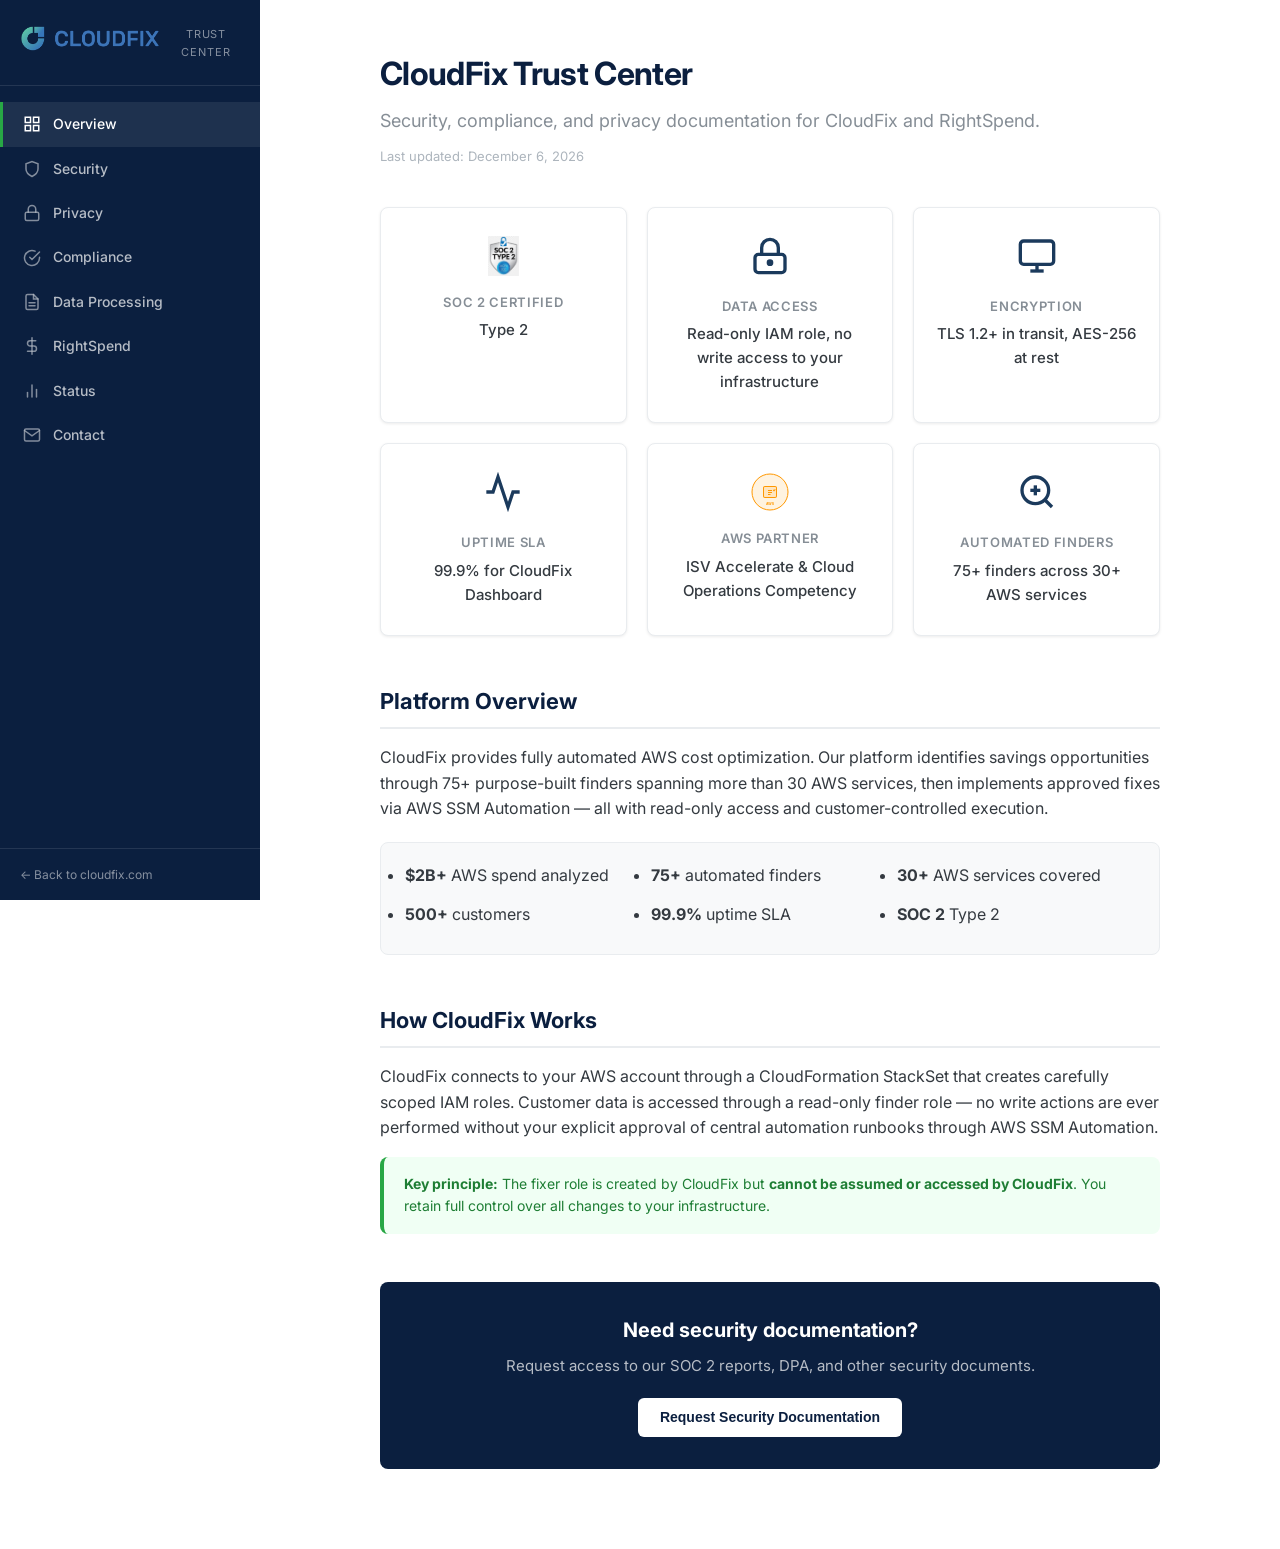
==== index.html @ 11869c0c "Use real SOC 2 certified logo" ====
<!DOCTYPE html>
<html lang="en">
<head>
  <meta charset="UTF-8">
  <meta name="viewport" content="width=device-width, initial-scale=1.0">
  <title>Trust Center — CloudFix</title>
  <meta name="description" content="Security, compliance, and privacy documentation for CloudFix and RightSpend.">
  <link rel="icon" type="image/png" href="assets/cloudfix-logo.png">
  <link rel="preconnect" href="https://fonts.googleapis.com">
  <link rel="preconnect" href="https://fonts.gstatic.com" crossorigin>
  <link href="https://fonts.googleapis.com/css2?family=Inter:wght@400;500;600;700&display=swap" rel="stylesheet">
  <link rel="stylesheet" href="css/style.css">
</head>
<body>

<!-- Mobile Header -->
<div class="mobile-header">
  <div class="brand-row">
    <img src="assets/cloudfix-logo.png" alt="CloudFix" class="logo-img">
    
  </div>
  <button class="hamburger" id="hamburger" aria-label="Open menu">
    <svg viewBox="0 0 24 24" fill="none" stroke="currentColor" stroke-width="2" stroke-linecap="round"><line x1="3" y1="6" x2="21" y2="6"/><line x1="3" y1="12" x2="21" y2="12"/><line x1="3" y1="18" x2="21" y2="18"/></svg>
  </button>
</div>
<div class="sidebar-overlay" id="sidebar-overlay"></div>

<div class="layout">
  <!-- Sidebar -->
  <nav class="sidebar" id="sidebar">
    <div class="sidebar-brand">
      <img src="assets/cloudfix-logo.png" alt="CloudFix" class="logo-img">
      <div class="brand-sub">Trust Center</div>
    </div>
    <div class="sidebar-nav">
      <a href="index.html" class="active">
        <svg class="nav-icon" viewBox="0 0 24 24" fill="none" stroke="currentColor" stroke-width="2" stroke-linecap="round"><rect x="3" y="3" width="7" height="7"/><rect x="14" y="3" width="7" height="7"/><rect x="3" y="14" width="7" height="7"/><rect x="14" y="14" width="7" height="7"/></svg>
        Overview
      </a>
      <a href="security.html">
        <svg class="nav-icon" viewBox="0 0 24 24" fill="none" stroke="currentColor" stroke-width="2" stroke-linecap="round"><path d="M12 22s8-4 8-10V5l-8-3-8 3v7c0 6 8 10 8 10z"/></svg>
        Security
      </a>
      <a href="privacy.html">
        <svg class="nav-icon" viewBox="0 0 24 24" fill="none" stroke="currentColor" stroke-width="2" stroke-linecap="round"><rect x="3" y="11" width="18" height="11" rx="2" ry="2"/><path d="M7 11V7a5 5 0 0110 0v4"/></svg>
        Privacy
      </a>
      <a href="compliance.html">
        <svg class="nav-icon" viewBox="0 0 24 24" fill="none" stroke="currentColor" stroke-width="2" stroke-linecap="round"><path d="M22 11.08V12a10 10 0 11-5.93-9.14"/><polyline points="22 4 12 14.01 9 11.01"/></svg>
        Compliance
      </a>
      <a href="data-processing.html">
        <svg class="nav-icon" viewBox="0 0 24 24" fill="none" stroke="currentColor" stroke-width="2" stroke-linecap="round"><path d="M14 2H6a2 2 0 00-2 2v16a2 2 0 002 2h12a2 2 0 002-2V8z"/><polyline points="14 2 14 8 20 8"/><line x1="16" y1="13" x2="8" y2="13"/><line x1="16" y1="17" x2="8" y2="17"/></svg>
        Data Processing
      </a>
            <a href="rightspend.html">
        <svg class="nav-icon" viewBox="0 0 24 24" fill="none" stroke="currentColor" stroke-width="2" stroke-linecap="round"><line x1="12" y1="1" x2="12" y2="23"/><path d="M17 5H9.5a3.5 3.5 0 000 7h5a3.5 3.5 0 010 7H6"/></svg>
        RightSpend
      </a>
    <a href="status.html">
        <svg class="nav-icon" viewBox="0 0 24 24" fill="none" stroke="currentColor" stroke-width="2" stroke-linecap="round"><line x1="18" y1="20" x2="18" y2="10"/><line x1="12" y1="20" x2="12" y2="4"/><line x1="6" y1="20" x2="6" y2="14"/></svg>
        Status
      </a>
      <a href="contact.html">
        <svg class="nav-icon" viewBox="0 0 24 24" fill="none" stroke="currentColor" stroke-width="2" stroke-linecap="round"><path d="M4 4h16c1.1 0 2 .9 2 2v12c0 1.1-.9 2-2 2H4c-1.1 0-2-.9-2-2V6c0-1.1.9-2 2-2z"/><polyline points="22,6 12,13 2,6"/></svg>
        Contact
      </a>
    </div>
    <div class="sidebar-footer">
      <a href="https://cloudfix.com" target="_blank" rel="noopener">← Back to cloudfix.com</a>
    </div>
  </nav>

  <!-- Main Content -->
  <main class="main-content">
    <div class="page-wrapper">

      <!-- Page Header -->
      <div class="page-header">
        <h1>CloudFix Trust Center</h1>
        <p class="subtitle">Security, compliance, and privacy documentation for CloudFix and RightSpend.</p>
        <p class="last-updated" data-last-updated></p>
      </div>

      <!-- Quick Stats -->
      <div class="section">
        <div class="card-grid card-grid-3">
          <div class="card stat-card">
            <img src="assets/soc2-certified.jpg" alt="SOC 2 Certified" style="height:40px; margin-bottom:8px;">
            <div class="stat-label">SOC 2 Certified</div>
            <div class="stat-value">Type 2</div>
          </div>
          <div class="card stat-card">
            <svg class="stat-icon" viewBox="0 0 24 24" fill="none" stroke="#1B3A5C" stroke-width="2"><rect x="3" y="11" width="18" height="11" rx="2"/><path d="M7 11V7a5 5 0 0110 0v4"/><circle cx="12" cy="16" r="1"/></svg>
            <div class="stat-label">Data Access</div>
            <div class="stat-value">Read-only IAM role, no write access to your infrastructure</div>
          </div>
          <div class="card stat-card">
            <svg class="stat-icon" viewBox="0 0 24 24" fill="none" stroke="#1B3A5C" stroke-width="2"><rect x="2" y="3" width="20" height="14" rx="2"/><line x1="8" y1="21" x2="16" y2="21"/><line x1="12" y1="17" x2="12" y2="21"/></svg>
            <div class="stat-label">Encryption</div>
            <div class="stat-value">TLS 1.2+ in transit, AES-256 at rest</div>
          </div>
          <div class="card stat-card">
            <svg class="stat-icon" viewBox="0 0 24 24" fill="none" stroke="#1B3A5C" stroke-width="2"><polyline points="22 12 18 12 15 21 9 3 6 12 2 12"/></svg>
            <div class="stat-label">Uptime SLA</div>
            <div class="stat-value">99.9% for CloudFix Dashboard</div>
          </div>
          <div class="card stat-card">
            <img src="assets/aws-partner-badge.svg" alt="AWS Partner" style="height:40px; margin-bottom:8px;">
            <div class="stat-label">AWS Partner</div>
            <div class="stat-value">ISV Accelerate &amp; Cloud Operations Competency</div>
          </div>
          <div class="card stat-card">
            <svg class="stat-icon" viewBox="0 0 24 24" fill="none" stroke="#1B3A5C" stroke-width="2"><circle cx="11" cy="11" r="8"/><line x1="21" y1="21" x2="16.65" y2="16.65"/><line x1="11" y1="8" x2="11" y2="14"/><line x1="8" y1="11" x2="14" y2="11"/></svg>
            <div class="stat-label">Automated Finders</div>
            <div class="stat-value">75+ finders across 30+ AWS services</div>
          </div>
        </div>
      </div>

      <!-- Key Platform Stats -->
      <div class="section">
        <h2>Platform Overview</h2>
        <p>CloudFix provides fully automated AWS cost optimization. Our platform identifies savings opportunities through 75+ purpose-built finders spanning more than 30 AWS services, then implements approved fixes via AWS SSM Automation — all with read-only access and customer-controlled execution.</p>
        <div class="highlight-box" style="margin-top:20px;">
          <ul style="margin:0; display:grid; grid-template-columns:repeat(auto-fill, minmax(200px,1fr)); gap:8px;">
            <li><strong>$2B+</strong> AWS spend analyzed</li>
            <li><strong>75+</strong> automated finders</li>
            <li><strong>30+</strong> AWS services covered</li>
            <li><strong>500+</strong> customers</li>
            <li><strong>99.9%</strong> uptime SLA</li>
            <li><strong>SOC 2</strong> Type 2</li>
          </ul>
        </div>
      </div>

      <!-- How It Works -->
      <div class="section">
        <h2>How CloudFix Works</h2>
        <p>CloudFix connects to your AWS account through a CloudFormation StackSet that creates carefully scoped IAM roles. Customer data is accessed through a read-only finder role — no write actions are ever performed without your explicit approval of central automation runbooks through AWS SSM Automation.</p>

        <div class="callout callout-success" style="margin-top:16px;">
          <strong>Key principle:</strong> The fixer role is created by CloudFix but <strong>cannot be assumed or accessed by CloudFix</strong>. You retain full control over all changes to your infrastructure.
        </div>
      </div>

      <!-- CTA -->
      <div class="cta-banner">
        <h3>Need security documentation?</h3>
        <p>Request access to our SOC 2 reports, DPA, and other security documents.</p>
        <button class="btn" data-open-modal>Request Security Documentation</button>
      </div>

    </div>
  </main>
</div>

<!-- Request Access Modal -->
<div class="modal-overlay" id="request-modal">
  <div class="modal">
    <div class="modal-header">
      <h3>Request Security Documentation</h3>
      <button class="modal-close" id="modal-close">&times;</button>
    </div>
    <div class="modal-body">
      <form id="request-access-form">
        <div class="form-group">
          <label for="req-name">Full Name *</label>
          <input type="text" id="req-name" name="name" required>
        </div>
        <div class="form-group">
          <label for="req-company">Company *</label>
          <input type="text" id="req-company" name="company" required>
        </div>
        <div class="form-group">
          <label for="req-email">Work Email *</label>
          <input type="email" id="req-email" name="email" required>
        </div>
        <div class="form-group">
          <label for="req-need">What do you need?</label>
          <select id="req-need" name="document_type">
            <option value="">Select...</option>

            <option value="soc2-type2">SOC 2 Type 2 Report</option>
            <option value="dpa">Data Processing Addendum (DPA)</option>
            <option value="tos">Terms of Service</option>
            <option value="privacy">Privacy Policy</option>
            <option value="rightspend">RightSpend Information</option>
            <option value="penetration-test">Penetration Test Summary</option>
            <option value="other">Other</option>
          </select>
        </div>
        <div class="form-group">
          <label for="req-message">Additional details</label>
          <textarea id="req-message" name="message" rows="3"></textarea>
        </div>
                <div class="form-group" style="display:none;opacity:0;height:0;overflow:hidden;" aria-hidden="true">
          <label for="req-website">Website</label>
          <input type="text" id="req-website" name="website" tabindex="-1" autocomplete="off">
        </div>
        <button type="submit" class="btn btn-primary" style="width:100%;justify-content:center;" id="req-submit-btn">Submit Request</button>
          <p id="req-form-status" style="margin-top:8px;text-align:center;display:none;"></p>
      </form>
    
          <script>
          (function(){
            var form = document.getElementById("request-access-form");
            if(!form) return;
            form.addEventListener("submit", function(e){
              e.preventDefault();
              var btn = document.getElementById("req-submit-btn");
              var st = document.getElementById("req-form-status");
              btn.disabled = true; btn.textContent = "Submitting...";
              fetch("https://automate.billgleeson.com/webhook/trust-center-contact", {
                method: "POST",
                headers: {"Content-Type": "application/json"},
                var hp = document.getElementById("req-website"); if(hp && hp.value){btn.disabled=false;btn.textContent="Submit Request";return;}
              body: JSON.stringify({
                  _t: Math.floor(Date.now()/1000),
                  name: document.getElementById("req-name").value,
                  email: document.getElementById("req-email").value,
                  company: document.getElementById("req-company").value,
                  subject: "Doc Request: " + (document.getElementById("req-need").value || "General"),
                  message: document.getElementById("req-message").value || "(No additional details)"
                })
              }).then(function(r){
                if(r.ok){
                  st.style.display="block"; st.style.color="#059669";
                  st.textContent="✓ Request submitted. We will respond within 2 business days.";
                  form.reset();
                } else { throw new Error("err"); }
              }).catch(function(){
                st.style.display="block"; st.style.color="#dc2626";
                st.textContent="Failed to submit. Please try the contact page.";
              });
              btn.disabled = false; btn.textContent = "Submit Request";
            });
          })();
          </script>
  </div>
  </div>
</div>

<script src="js/main.js"></script>
</body>
</html>
---- css/style.css ----
/* ============================================
   CloudFix Trust Center — Style Sheet
   ============================================ */

/* --- Reset & Base --- */
*, *::before, *::after {
  box-sizing: border-box;
  margin: 0;
  padding: 0;
}

:root {
  /* CloudFix Brand */
  --cf-navy: #0B1F3F;
  --cf-blue: #1B3A5C;
  --cf-blue-light: #2A5F8F;
  --cf-green: #28A745;
  --cf-green-dark: #1E7E34;
  --cf-teal: #17A2B8;
  --cf-white: #FFFFFF;
  --cf-gray-50: #F8F9FA;
  --cf-gray-100: #F1F3F5;
  --cf-gray-200: #E9ECEF;
  --cf-gray-300: #DEE2E6;
  --cf-gray-400: #CED4DA;
  --cf-gray-500: #ADB5BD;
  --cf-gray-600: #868E96;
  --cf-gray-700: #495057;
  --cf-gray-800: #343A40;
  --cf-gray-900: #212529;
  --cf-text: #1A1A2E;

  /* Status */
  --status-green: #28A745;
  --status-amber: #FFC107;
  --status-red: #DC3545;

  /* Layout */
  --sidebar-width: 260px;
  --header-height: 64px;
  --content-max: 860px;

  /* Shadows */
  --shadow-sm: 0 1px 3px rgba(0,0,0,0.08);
  --shadow-md: 0 2px 8px rgba(0,0,0,0.10);
  --shadow-lg: 0 4px 16px rgba(0,0,0,0.12);

  /* Transitions */
  --transition: 0.2s ease;

  /* Border radius */
  --radius-sm: 6px;
  --radius-md: 8px;
  --radius-lg: 12px;
}

html {
  font-size: 16px;
  scroll-behavior: smooth;
}

body {
  font-family: 'Inter', -apple-system, BlinkMacSystemFont, 'Segoe UI', Roboto, 'Helvetica Neue', Arial, sans-serif;
  color: var(--cf-text);
  background: var(--cf-white);
  line-height: 1.6;
  -webkit-font-smoothing: antialiased;
  -moz-osx-font-smoothing: grayscale;
}

a {
  color: var(--cf-blue-light);
  text-decoration: none;
  transition: color var(--transition);
}

a:hover {
  color: var(--cf-teal);
}

img, svg {
  max-width: 100%;
  height: auto;
}

/* --- Layout --- */
.layout {
  display: flex;
  min-height: 100vh;
}

/* --- Sidebar --- */
.sidebar {
  position: fixed;
  top: 0;
  left: 0;
  width: var(--sidebar-width);
  height: 100vh;
  background: var(--cf-navy);
  color: var(--cf-white);
  display: flex;
  flex-direction: column;
  z-index: 100;
  overflow-y: auto;
  transition: transform 0.3s ease;
}

.sidebar-brand {
  padding: 24px 20px;
  border-bottom: 1px solid rgba(255,255,255,0.1);
  display: flex;
  align-items: center;
  gap: 12px;
}

.sidebar-brand .logo-img {
  width: 140px;
  height: auto;
  margin-bottom: 8px;
  display: block;
}

.sidebar-brand .brand-sub {
  font-size: 13px;
  color: var(--cf-muted, #94a3b8);
  letter-spacing: 0.05em;
  text-transform: uppercase;
  text-align: center;
}

.sidebar-brand .brand-text {
  font-size: 18px;
  font-weight: 700;
  letter-spacing: -0.02em;
  color: var(--cf-white);
}

.sidebar-brand .brand-sub {
  font-size: 11px;
  color: rgba(255,255,255,0.5);
  text-transform: uppercase;
  letter-spacing: 0.08em;
  margin-top: 2px;
}

.sidebar-nav {
  padding: 16px 0;
  flex: 1;
}

.sidebar-nav a {
  display: flex;
  align-items: center;
  gap: 12px;
  padding: 11px 20px;
  color: rgba(255,255,255,0.7);
  font-size: 14px;
  font-weight: 500;
  transition: all var(--transition);
  border-left: 3px solid transparent;
}

.sidebar-nav a:hover {
  color: var(--cf-white);
  background: rgba(255,255,255,0.06);
}

.sidebar-nav a.active {
  color: var(--cf-white);
  background: rgba(255,255,255,0.08);
  border-left-color: var(--cf-green);
}

.sidebar-nav a .nav-icon {
  width: 18px;
  height: 18px;
  opacity: 0.7;
}

.sidebar-nav a.active .nav-icon {
  opacity: 1;
}

.sidebar-footer {
  padding: 16px 20px;
  border-top: 1px solid rgba(255,255,255,0.1);
  font-size: 12px;
  color: rgba(255,255,255,0.4);
}

.sidebar-footer a {
  color: rgba(255,255,255,0.5);
  font-size: 12px;
}

.sidebar-footer a:hover {
  color: var(--cf-white);
}

/* --- Mobile Header --- */
.mobile-header {
  display: none;
  position: fixed;
  top: 0;
  left: 0;
  right: 0;
  height: var(--header-height);
  background: var(--cf-navy);
  color: var(--cf-white);
  z-index: 99;
  align-items: center;
  justify-content: space-between;
  padding: 0 16px;
}

.mobile-header .brand-row {
  display: flex;
  align-items: center;
  gap: 10px;
}

.mobile-header .logo-img {
  height: 28px;
  width: auto;
  max-width: 160px;
}

.mobile-header .brand-text {
  font-size: 16px;
  font-weight: 700;
}

.hamburger {
  background: none;
  border: none;
  color: var(--cf-white);
  cursor: pointer;
  padding: 8px;
  display: flex;
  align-items: center;
  justify-content: center;
}

.hamburger svg {
  width: 24px;
  height: 24px;
}

/* --- Overlay --- */
.sidebar-overlay {
  display: none;
  position: fixed;
  inset: 0;
  background: rgba(0,0,0,0.5);
  z-index: 99;
}

.sidebar-overlay.active {
  display: block;
}

/* --- Main Content --- */
.main-content {
  flex: 1;
  margin-left: var(--sidebar-width);
  min-height: 100vh;
}

.page-wrapper {
  max-width: var(--content-max);
  margin: 0 auto;
  padding: 48px 40px 80px;
}

/* --- Page Header --- */
.page-header {
  margin-bottom: 40px;
}

.page-header h1 {
  font-size: 32px;
  font-weight: 700;
  color: var(--cf-navy);
  letter-spacing: -0.02em;
  margin-bottom: 8px;
}

.page-header .subtitle {
  font-size: 18px;
  color: var(--cf-gray-600);
  line-height: 1.5;
}

.page-header .last-updated {
  font-size: 13px;
  color: var(--cf-gray-500);
  margin-top: 12px;
}

/* --- Section --- */
.section {
  margin-bottom: 48px;
}

.section h2 {
  font-size: 22px;
  font-weight: 700;
  color: var(--cf-navy);
  margin-bottom: 16px;
  padding-bottom: 8px;
  border-bottom: 2px solid var(--cf-gray-200);
}

.section h3 {
  font-size: 17px;
  font-weight: 600;
  color: var(--cf-blue);
  margin: 24px 0 10px;
}

.section p {
  margin-bottom: 14px;
  color: var(--cf-gray-800);
}

.section ul, .section ol {
  margin: 10px 0 16px 20px;
}

.section li {
  margin-bottom: 6px;
  color: var(--cf-gray-800);
}

/* --- Cards --- */
.card {
  background: var(--cf-white);
  border: 1px solid var(--cf-gray-200);
  border-radius: var(--radius-md);
  padding: 24px;
  box-shadow: var(--shadow-sm);
  transition: box-shadow var(--transition);
}

.card:hover {
  box-shadow: var(--shadow-md);
}

.card-grid {
  display: grid;
  grid-template-columns: repeat(auto-fill, minmax(260px, 1fr));
  gap: 20px;
  margin: 20px 0;
}

.card-grid-3 {
  grid-template-columns: repeat(auto-fill, minmax(240px, 1fr));
}

.stat-card {
  text-align: center;
  padding: 28px 20px;
}

.stat-card .stat-icon {
  width: 40px;
  height: 40px;
  margin: 0 auto 12px;
  color: var(--cf-blue-light);
}

.stat-card .stat-label {
  font-size: 13px;
  font-weight: 600;
  text-transform: uppercase;
  letter-spacing: 0.05em;
  color: var(--cf-gray-600);
  margin-bottom: 6px;
}

.stat-card .stat-value {
  font-size: 15px;
  font-weight: 500;
  color: var(--cf-gray-800);
}

/* --- Badges --- */
.badge {
  display: inline-flex;
  align-items: center;
  gap: 6px;
  padding: 6px 14px;
  border-radius: 20px;
  font-size: 13px;
  font-weight: 600;
  line-height: 1;
}

.badge-green {
  background: #E6F9EE;
  color: var(--cf-green-dark);
}

.badge-blue {
  background: #E8F4FD;
  color: var(--cf-blue);
}

.badge-teal {
  background: #E6F9FC;
  color: #0C7792;
}

.badge-outline {
  background: transparent;
  border: 1px solid var(--cf-gray-300);
  color: var(--cf-gray-700);
}

/* --- Certification Cards --- */
.cert-card {
  display: flex;
  align-items: flex-start;
  gap: 16px;
  padding: 20px;
}

.cert-card .cert-badge {
  width: 56px;
  height: 56px;
  flex-shrink: 0;
  background: var(--cf-gray-50);
  border-radius: var(--radius-md);
  display: flex;
  align-items: center;
  justify-content: center;
}

.cert-card .cert-badge svg {
  width: 32px;
  height: 32px;
}

.cert-card .cert-info h4 {
  font-size: 15px;
  font-weight: 600;
  color: var(--cf-navy);
  margin-bottom: 4px;
}

.cert-card .cert-info p {
  font-size: 13px;
  color: var(--cf-gray-600);
  margin: 0;
}

/* --- Lifecycle Steps --- */
.lifecycle-steps {
  display: flex;
  flex-direction: column;
  gap: 0;
  margin: 24px 0;
  position: relative;
}

.lifecycle-step {
  display: flex;
  gap: 20px;
  position: relative;
  padding-bottom: 28px;
}

.lifecycle-step:last-child {
  padding-bottom: 0;
}

.lifecycle-step .step-number {
  width: 36px;
  height: 36px;
  flex-shrink: 0;
  border-radius: 50%;
  background: var(--cf-green);
  color: var(--cf-white);
  font-size: 14px;
  font-weight: 700;
  display: flex;
  align-items: center;
  justify-content: center;
  position: relative;
  z-index: 1;
}

.lifecycle-step:not(:last-child)::after {
  content: '';
  position: absolute;
  left: 17px;
  top: 36px;
  bottom: 0;
  width: 2px;
  background: var(--cf-gray-300);
}

.lifecycle-step .step-content h4 {
  font-size: 15px;
  font-weight: 600;
  color: var(--cf-navy);
  margin-bottom: 4px;
}

.lifecycle-step .step-content p {
  font-size: 14px;
  color: var(--cf-gray-700);
  margin: 0;
}

/* --- Accordion --- */
.accordion {
  border: 1px solid var(--cf-gray-200);
  border-radius: var(--radius-md);
  overflow: hidden;
  margin: 16px 0;
}

.accordion-item {
  border-bottom: 1px solid var(--cf-gray-200);
}

.accordion-item:last-child {
  border-bottom: none;
}

.accordion-header {
  width: 100%;
  background: var(--cf-gray-50);
  border: none;
  padding: 14px 20px;
  display: flex;
  align-items: center;
  justify-content: space-between;
  cursor: pointer;
  font-size: 15px;
  font-weight: 600;
  color: var(--cf-navy);
  text-align: left;
  transition: background var(--transition);
}

.accordion-header:hover {
  background: var(--cf-gray-100);
}

.accordion-header .chevron {
  width: 18px;
  height: 18px;
  transition: transform 0.25s ease;
  color: var(--cf-gray-500);
}

.accordion-item.open .accordion-header .chevron {
  transform: rotate(180deg);
}

.accordion-body {
  max-height: 0;
  overflow: hidden;
  transition: max-height 0.3s ease;
}

.accordion-body-inner {
  padding: 16px 20px;
  font-size: 14px;
  color: var(--cf-gray-700);
  line-height: 1.6;
}

.accordion-body-inner p {
  margin-bottom: 10px;
}

/* --- Buttons --- */
.btn {
  display: inline-flex;
  align-items: center;
  gap: 8px;
  padding: 10px 22px;
  border: none;
  border-radius: var(--radius-sm);
  font-size: 14px;
  font-weight: 600;
  cursor: pointer;
  transition: all var(--transition);
  text-decoration: none;
  line-height: 1.4;
}

.btn-primary {
  background: var(--cf-green);
  color: var(--cf-white);
}

.btn-primary:hover {
  background: var(--cf-green-dark);
  color: var(--cf-white);
}

.btn-secondary {
  background: var(--cf-blue);
  color: var(--cf-white);
}

.btn-secondary:hover {
  background: var(--cf-navy);
  color: var(--cf-white);
}

.btn-outline {
  background: transparent;
  border: 1px solid var(--cf-gray-300);
  color: var(--cf-gray-700);
}

.btn-outline:hover {
  border-color: var(--cf-blue);
  color: var(--cf-blue);
}

.btn-sm {
  padding: 7px 16px;
  font-size: 13px;
}

.btn svg {
  width: 16px;
  height: 16px;
}

.btn-group {
  display: flex;
  flex-wrap: wrap;
  gap: 12px;
  margin: 16px 0;
}

/* --- Status Indicator --- */
.status-indicator {
  display: inline-flex;
  align-items: center;
  gap: 10px;
  font-size: 16px;
  font-weight: 600;
}

.status-dot {
  width: 12px;
  height: 12px;
  border-radius: 50%;
  flex-shrink: 0;
}

.status-dot.green {
  background: var(--status-green);
  box-shadow: 0 0 0 3px rgba(40, 167, 69, 0.2);
  animation: pulse-green 2s infinite;
}

.status-dot.amber {
  background: var(--status-amber);
  box-shadow: 0 0 0 3px rgba(255, 193, 7, 0.2);
}

.status-dot.red {
  background: var(--status-red);
  box-shadow: 0 0 0 3px rgba(220, 53, 69, 0.2);
}

@keyframes pulse-green {
  0%, 100% { box-shadow: 0 0 0 3px rgba(40, 167, 69, 0.2); }
  50% { box-shadow: 0 0 0 6px rgba(40, 167, 69, 0.1); }
}

/* --- Status Page --- */
.status-page-header {
  display: flex;
  align-items: center;
  justify-content: space-between;
  flex-wrap: wrap;
  gap: 16px;
  margin-bottom: 32px;
}

.status-overall {
  padding: 20px 24px;
  border-radius: var(--radius-md);
  background: #F0FFF4;
  border: 1px solid #C3E6CB;
  margin-bottom: 32px;
}

.status-overall.degraded {
  background: #FFF8E1;
  border-color: #FFE082;
}

.status-overall.outage {
  background: #FFF5F5;
  border-color: #F5C6CB;
}

.uptime-bar {
  display: flex;
  gap: 2px;
  margin: 16px 0;
}

.uptime-day {
  width: 100%;
  height: 28px;
  border-radius: 3px;
  background: var(--cf-green);
  position: relative;
}

.uptime-day.partial {
  background: var(--status-amber);
}

.uptime-day.down {
  background: var(--status-red);
}

.uptime-day .tooltip {
  display: none;
  position: absolute;
  bottom: 100%;
  left: 50%;
  transform: translateX(-50%);
  background: var(--cf-gray-900);
  color: var(--cf-white);
  padding: 4px 8px;
  border-radius: 4px;
  font-size: 11px;
  white-space: nowrap;
  margin-bottom: 4px;
}

.uptime-day:hover .tooltip {
  display: block;
}

/* --- Service Tags --- */
.service-tags {
  display: flex;
  flex-wrap: wrap;
  gap: 8px;
  margin: 16px 0;
}

.service-tag {
  display: inline-block;
  padding: 5px 12px;
  border-radius: 4px;
  font-size: 13px;
  font-weight: 500;
  background: var(--cf-gray-100);
  color: var(--cf-gray-700);
  border: 1px solid var(--cf-gray-200);
}

/* --- Callout --- */
.callout {
  padding: 16px 20px;
  border-radius: var(--radius-md);
  margin: 16px 0;
  font-size: 14px;
  line-height: 1.6;
}

.callout-info {
  background: #E8F4FD;
  border-left: 4px solid var(--cf-blue-light);
  color: var(--cf-blue);
}

.callout-success {
  background: #F0FFF4;
  border-left: 4px solid var(--cf-green);
  color: var(--cf-green-dark);
}

.callout-warning {
  background: #FFF8E1;
  border-left: 4px solid var(--status-amber);
  color: #856404;
}

/* --- Forms --- */
.form-group {
  margin-bottom: 18px;
}

.form-group label {
  display: block;
  font-size: 14px;
  font-weight: 600;
  color: var(--cf-gray-800);
  margin-bottom: 6px;
}

.form-group input,
.form-group textarea,
.form-group select {
  width: 100%;
  padding: 10px 14px;
  border: 1px solid var(--cf-gray-300);
  border-radius: var(--radius-sm);
  font-size: 14px;
  font-family: inherit;
  color: var(--cf-text);
  background: var(--cf-white);
  transition: border-color var(--transition);
}

.form-group input:focus,
.form-group textarea:focus,
.form-group select:focus {
  outline: none;
  border-color: var(--cf-blue-light);
  box-shadow: 0 0 0 3px rgba(42, 95, 143, 0.1);
}

.form-group textarea {
  resize: vertical;
  min-height: 100px;
}

.form-inline-note {
  font-size: 12px;
  color: var(--cf-gray-500);
  margin-top: 4px;
}

/* --- Table --- */
.table-responsive {
  overflow-x: auto;
  margin: 16px 0;
}

table {
  width: 100%;
  border-collapse: collapse;
  font-size: 14px;
}

th, td {
  padding: 12px 16px;
  text-align: left;
  border-bottom: 1px solid var(--cf-gray-200);
}

th {
  background: var(--cf-gray-50);
  font-weight: 600;
  color: var(--cf-navy);
  font-size: 13px;
  text-transform: uppercase;
  letter-spacing: 0.03em;
}

tr:hover td {
  background: var(--cf-gray-50);
}

/* --- Incident History --- */
.incident {
  padding: 16px 0;
  border-bottom: 1px solid var(--cf-gray-200);
}

.incident:last-child {
  border-bottom: none;
}

.incident-date {
  font-size: 12px;
  color: var(--cf-gray-500);
  text-transform: uppercase;
  letter-spacing: 0.03em;
}

.incident-title {
  font-size: 15px;
  font-weight: 600;
  color: var(--cf-navy);
  margin: 4px 0;
}

.incident-body {
  font-size: 14px;
  color: var(--cf-gray-700);
}

/* --- Modal --- */
.modal-overlay {
  display: none;
  position: fixed;
  inset: 0;
  background: rgba(0,0,0,0.5);
  z-index: 200;
  align-items: center;
  justify-content: center;
}

.modal-overlay.active {
  display: flex;
}

.modal {
  background: var(--cf-white);
  border-radius: var(--radius-lg);
  box-shadow: var(--shadow-lg);
  max-width: 520px;
  width: calc(100% - 32px);
  max-height: calc(100vh - 64px);
  overflow-y: auto;
}

.modal-header {
  display: flex;
  align-items: center;
  justify-content: space-between;
  padding: 20px 24px;
  border-bottom: 1px solid var(--cf-gray-200);
}

.modal-header h3 {
  font-size: 18px;
  font-weight: 700;
  color: var(--cf-navy);
}

.modal-close {
  background: none;
  border: none;
  font-size: 24px;
  color: var(--cf-gray-500);
  cursor: pointer;
  padding: 4px 8px;
  line-height: 1;
}

.modal-close:hover {
  color: var(--cf-gray-900);
}

.modal-body {
  padding: 24px;
}

.modal-body .form-group:last-of-type {
  margin-bottom: 24px;
}

/* --- CTA Banner --- */
.cta-banner {
  background: var(--cf-navy);
  color: var(--cf-white);
  border-radius: var(--radius-md);
  padding: 32px;
  text-align: center;
  margin: 40px 0 0;
}

.cta-banner h3 {
  font-size: 20px;
  font-weight: 700;
  margin-bottom: 8px;
  color: var(--cf-white);
}

.cta-banner p {
  color: rgba(255,255,255,0.7);
  margin-bottom: 20px;
  font-size: 15px;
}

.cta-banner .btn {
  background: var(--cf-white);
  color: var(--cf-navy);
}

.cta-banner .btn:hover {
  background: var(--cf-gray-100);
}

/* --- Highlight Box --- */
.highlight-box {
  background: var(--cf-gray-50);
  border: 1px solid var(--cf-gray-200);
  border-radius: var(--radius-md);
  padding: 20px 24px;
  margin: 16px 0;
}

.highlight-box code {
  font-family: 'SF Mono', 'Fira Code', 'Consolas', monospace;
  font-size: 13px;
  background: var(--cf-gray-200);
  padding: 2px 6px;
  border-radius: 3px;
}

/* --- Responsive --- */

/* Tablet */
@media (max-width: 1024px) {
  .sidebar {
    transform: translateX(-100%);
  }

  .sidebar.open {
    transform: translateX(0);
  }

  .mobile-header {
    display: flex;
  }

  .main-content {
    margin-left: 0;
    padding-top: var(--header-height);
  }

  .page-wrapper {
    padding: 32px 24px 64px;
  }

  .page-header h1 {
    font-size: 28px;
  }
}

/* Mobile */
@media (max-width: 768px) {
  .page-wrapper {
    padding: 24px 16px 48px;
  }

  .page-header h1 {
    font-size: 24px;
  }

  .page-header .subtitle {
    font-size: 16px;
  }

  .card-grid {
    grid-template-columns: 1fr;
    gap: 12px;
  }

  .card {
    padding: 20px;
  }

  .section h2 {
    font-size: 20px;
  }

  .btn-group {
    flex-direction: column;
  }

  .btn-group .btn {
    width: 100%;
    justify-content: center;
  }

  .cta-banner {
    padding: 24px 16px;
  }

  .status-page-header {
    flex-direction: column;
    align-items: flex-start;
  }

  .uptime-day {
    height: 24px;
  }

  .lifecycle-step {
    gap: 14px;
  }
}

/* --- Utility --- */
.text-center { text-align: center; }
.text-sm { font-size: 13px; }
.text-muted { color: var(--cf-gray-600); }
.mt-0 { margin-top: 0; }
.mt-2 { margin-top: 8px; }
.mt-4 { margin-top: 16px; }
.mb-0 { margin-bottom: 0; }
.mb-2 { margin-bottom: 8px; }
.mb-4 { margin-bottom: 16px; }
.gap-sm { gap: 8px; }
.flex-center { display: flex; align-items: center; justify-content: center; }
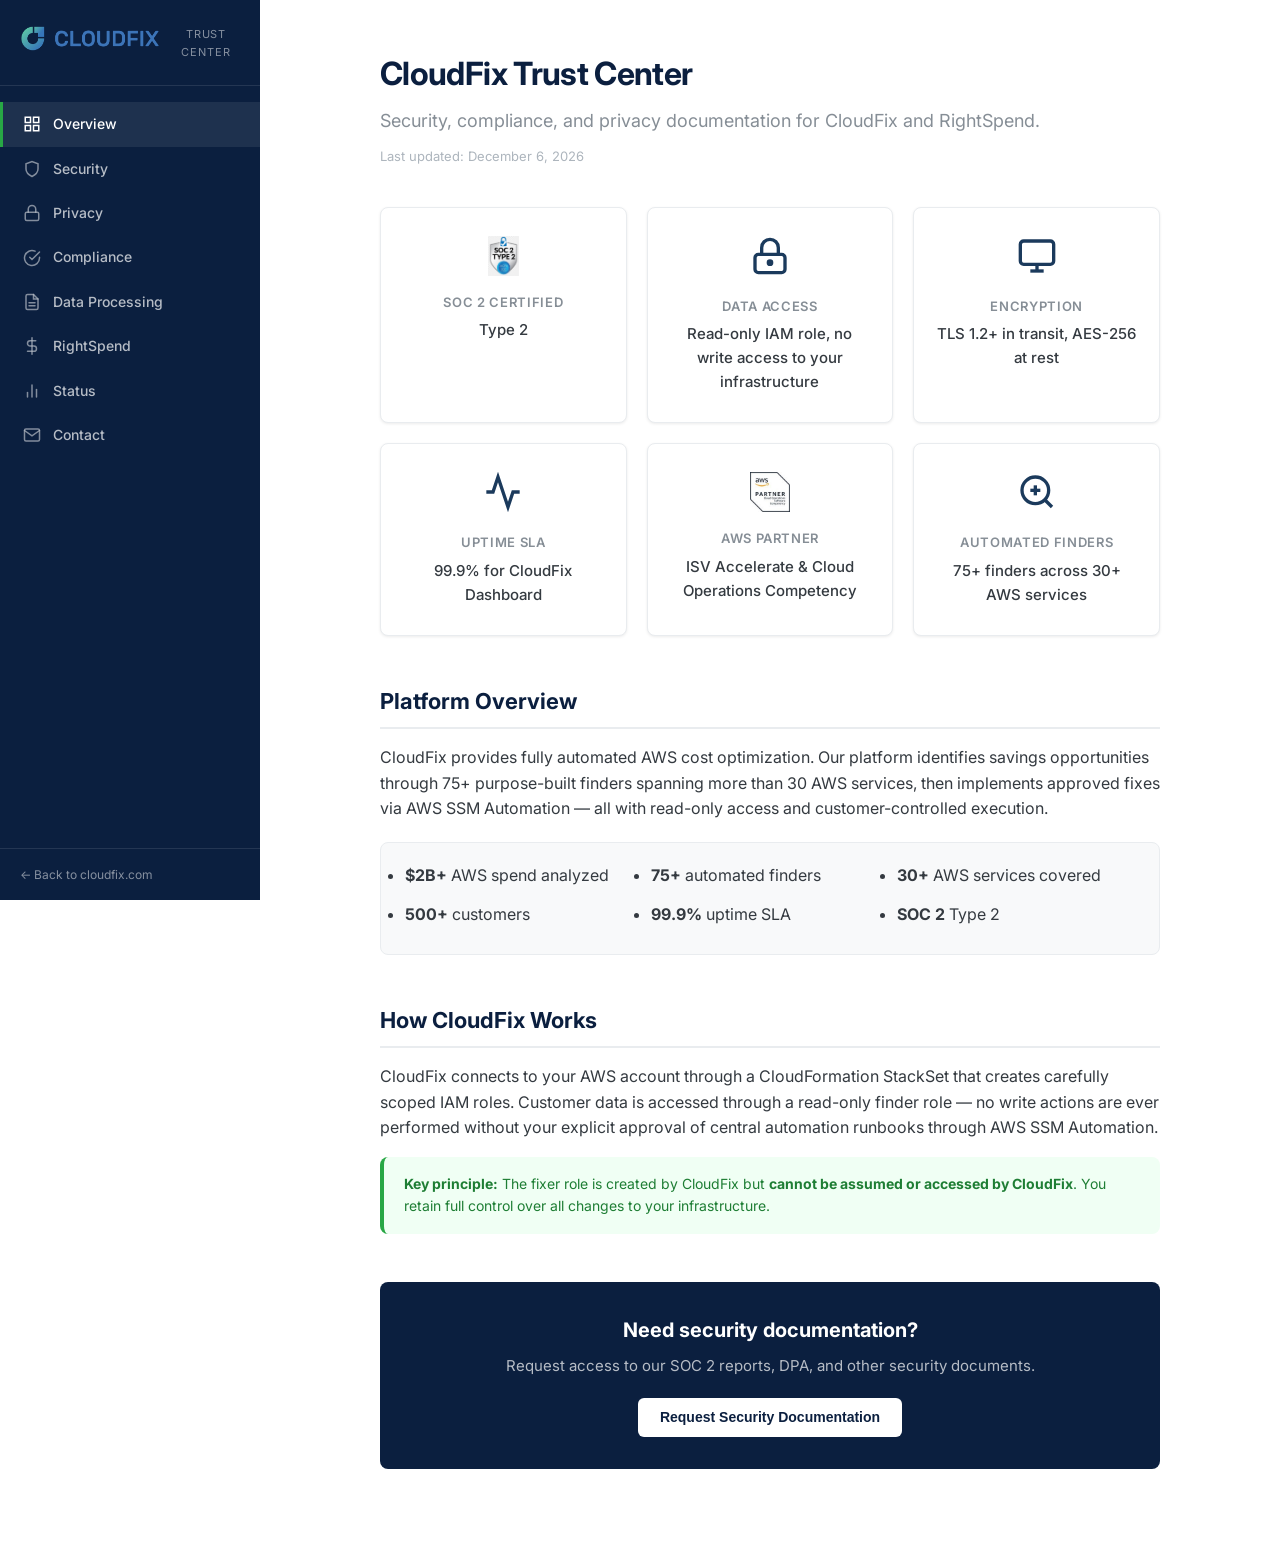
==== commit b6b7b9a9: "Use real AWS Cloud Ops logo on homepage" ====
--- a/index.html
+++ b/index.html
@@ -106,7 +106,7 @@
             <div class="stat-value">99.9% for CloudFix Dashboard</div>
           </div>
           <div class="card stat-card">
-            <img src="assets/aws-partner-badge.svg" alt="AWS Partner" style="height:40px; margin-bottom:8px;">
+            <img src="assets/aws-cloudops-competency.jpg" alt="AWS Partner" style="height:40px; margin-bottom:8px;">
             <div class="stat-label">AWS Partner</div>
             <div class="stat-value">ISV Accelerate &amp; Cloud Operations Competency</div>
           </div>
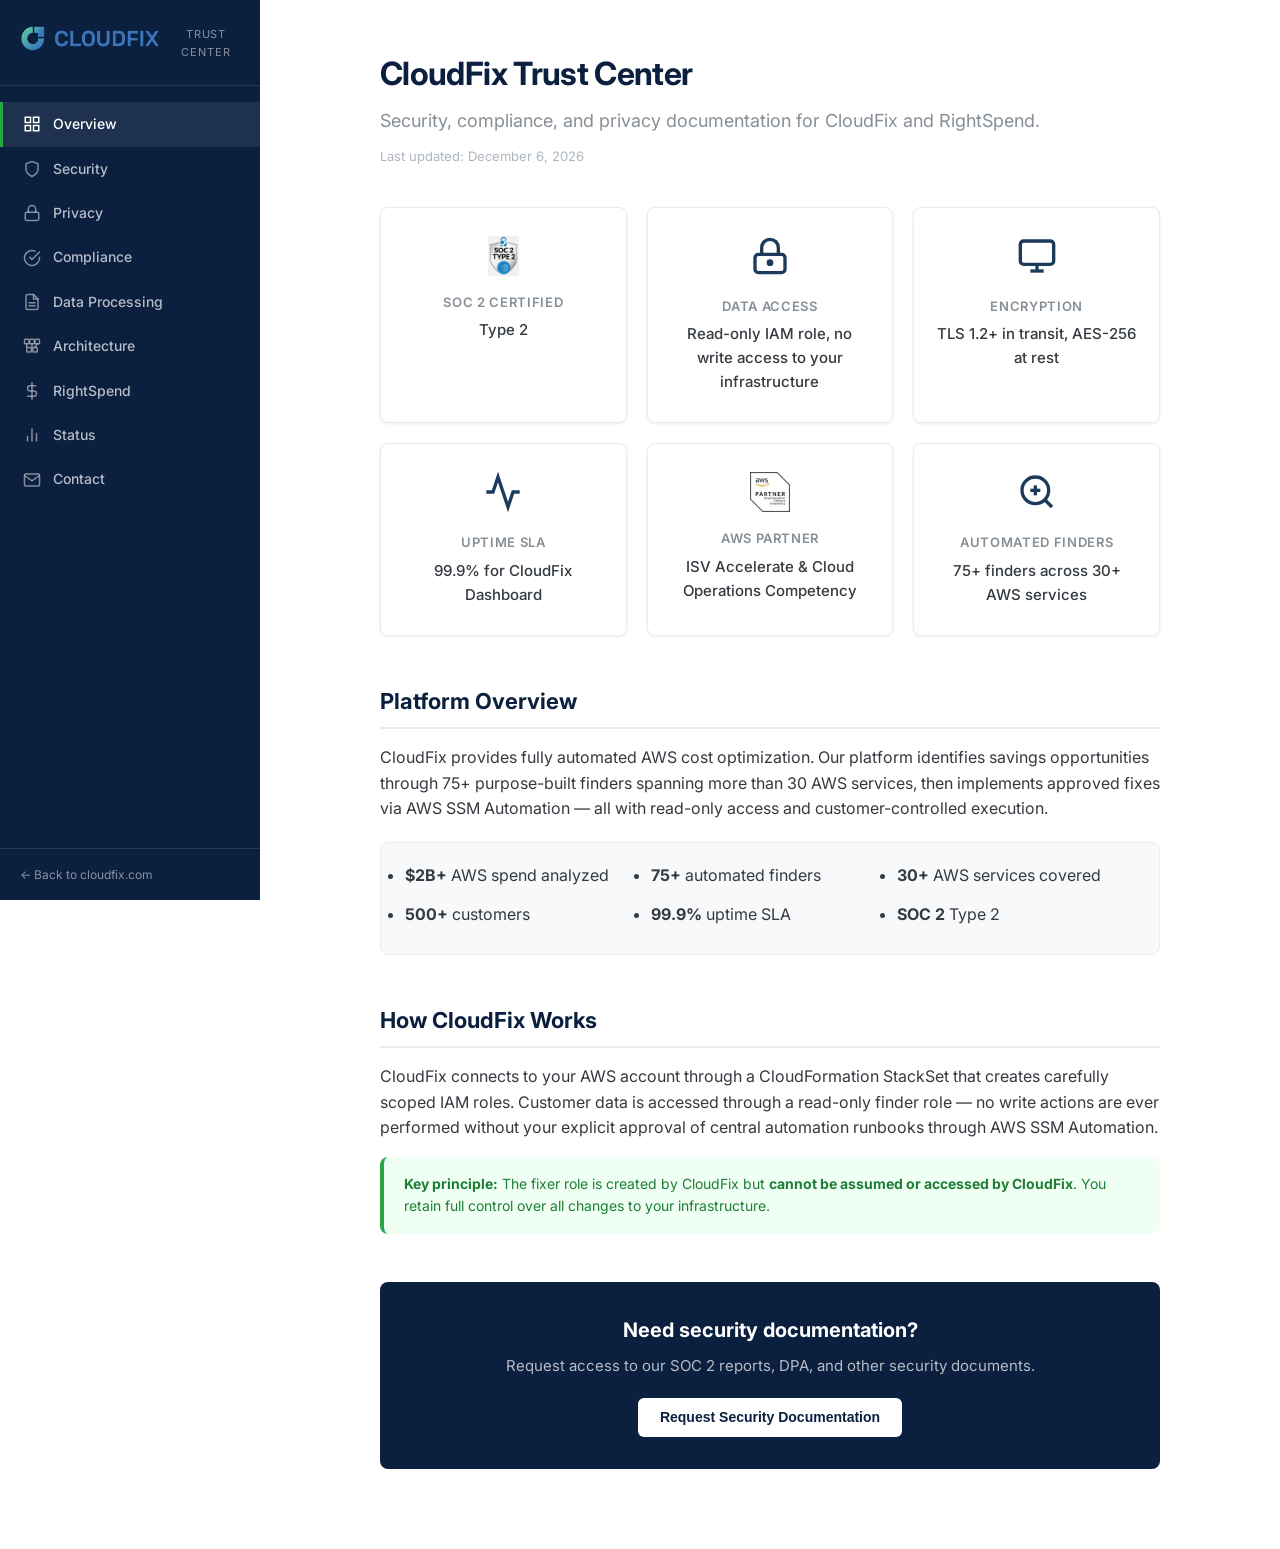
==== commit df43fc8d: "Add architecture diagrams page with core and ITSM integration SVGs - New architecture.html: two inli" ====
--- a/index.html
+++ b/index.html
@@ -52,6 +52,10 @@
       <a href="data-processing.html">
         <svg class="nav-icon" viewBox="0 0 24 24" fill="none" stroke="currentColor" stroke-width="2" stroke-linecap="round"><path d="M14 2H6a2 2 0 00-2 2v16a2 2 0 002 2h12a2 2 0 002-2V8z"/><polyline points="14 2 14 8 20 8"/><line x1="16" y1="13" x2="8" y2="13"/><line x1="16" y1="17" x2="8" y2="17"/></svg>
         Data Processing
+      </a>
+      <a href="architecture.html">
+        <svg class="nav-icon" viewBox="0 0 24 24" fill="none" stroke="currentColor" stroke-width="2" stroke-linecap="round"><rect x="2" y="3" width="6" height="6" rx="1"/><rect x="9" y="3" width="6" height="6" rx="1"/><rect x="16" y="3" width="6" height="6" rx="1"/><rect x="5" y="14" width="6" height="6" rx="1"/><rect x="13" y="14" width="6" height="6" rx="1"/><line x1="5" y1="9" x2="5" y2="14"/><line x1="12" y1="9" x2="12" y2="14"/><line x1="19" y1="9" x2="16" y2="14"/></svg>
+        Architecture
       </a>
             <a href="rightspend.html">
         <svg class="nav-icon" viewBox="0 0 24 24" fill="none" stroke="currentColor" stroke-width="2" stroke-linecap="round"><line x1="12" y1="1" x2="12" y2="23"/><path d="M17 5H9.5a3.5 3.5 0 000 7h5a3.5 3.5 0 010 7H6"/></svg>
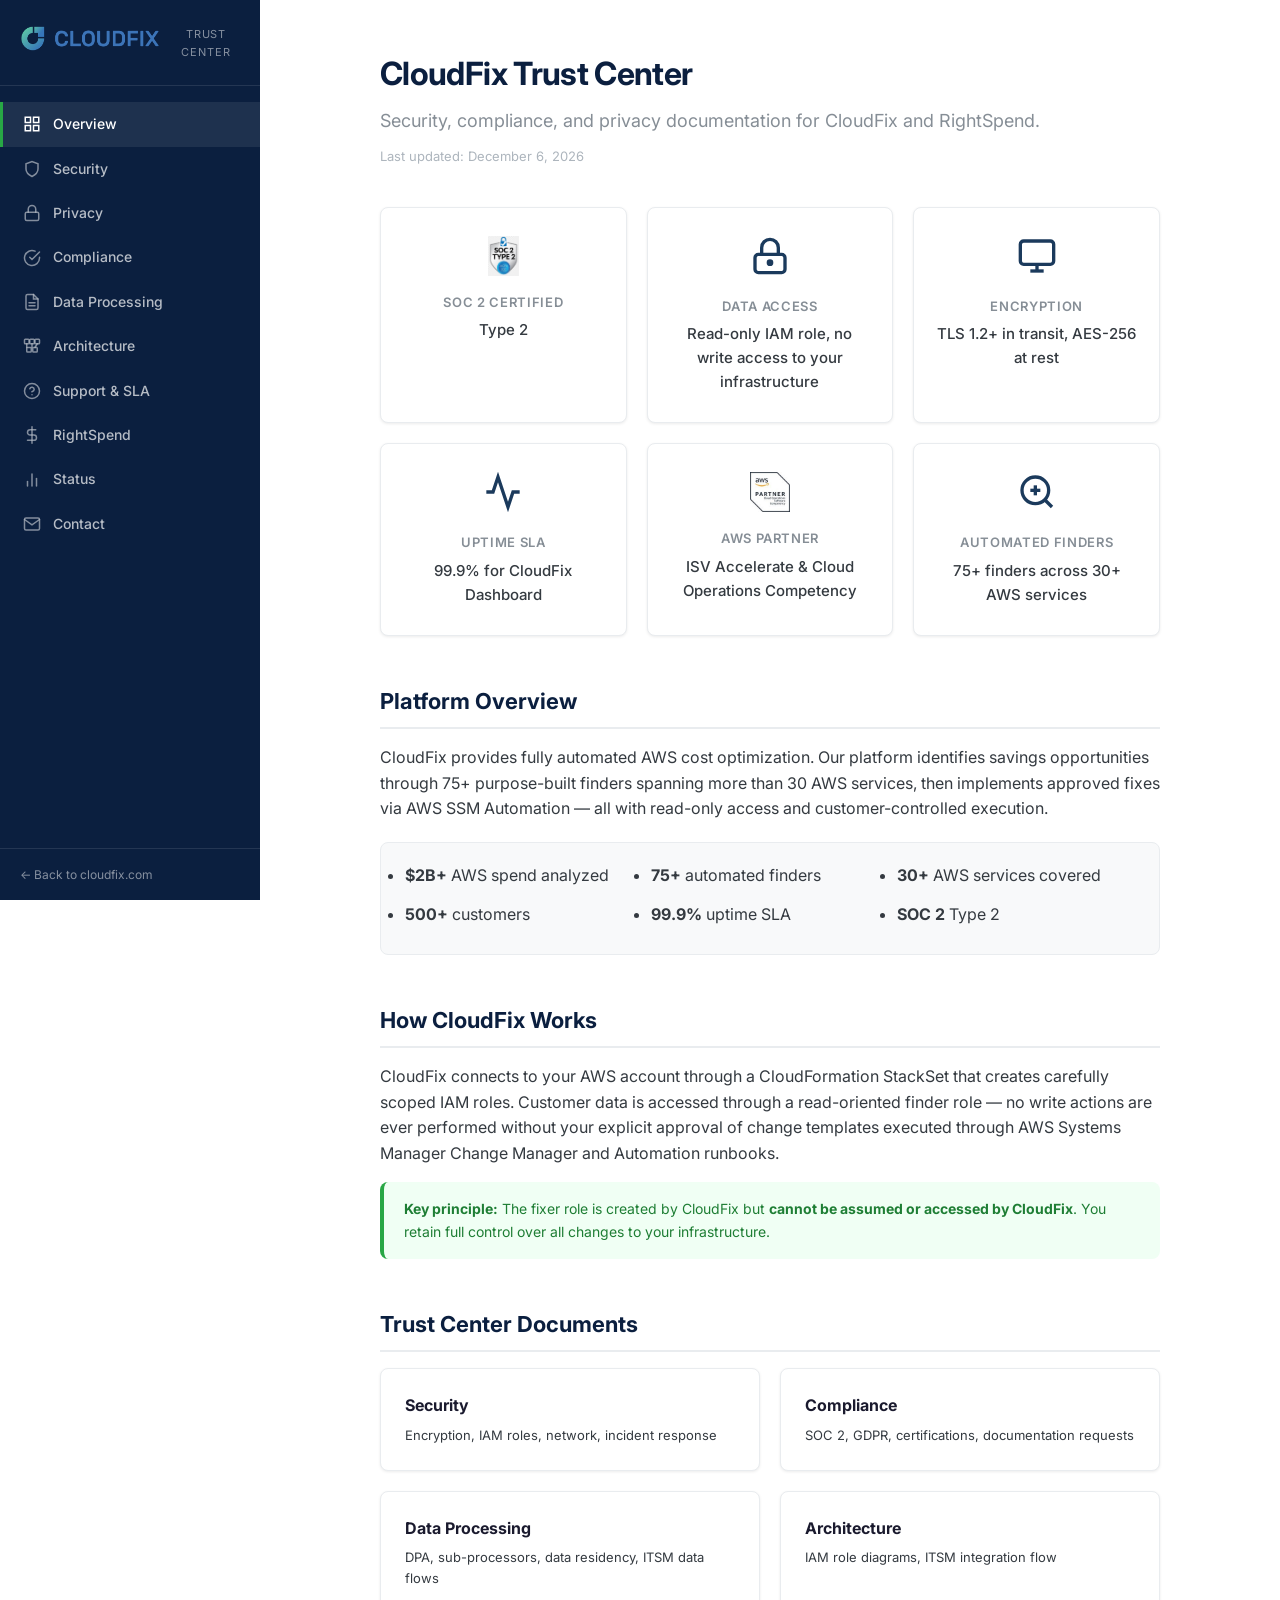
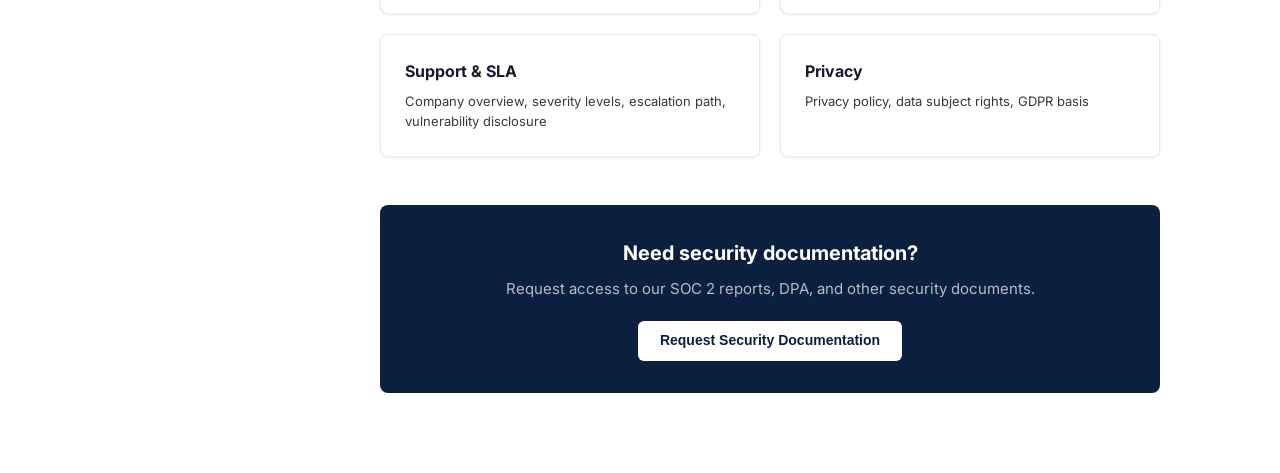
==== commit d0289d1d: "Add Support & SLA page covering Capita governance checklist gaps - New support.html: company overvie" ====
--- a/index.html
+++ b/index.html
@@ -57,6 +57,10 @@
         <svg class="nav-icon" viewBox="0 0 24 24" fill="none" stroke="currentColor" stroke-width="2" stroke-linecap="round"><rect x="2" y="3" width="6" height="6" rx="1"/><rect x="9" y="3" width="6" height="6" rx="1"/><rect x="16" y="3" width="6" height="6" rx="1"/><rect x="5" y="14" width="6" height="6" rx="1"/><rect x="13" y="14" width="6" height="6" rx="1"/><line x1="5" y1="9" x2="5" y2="14"/><line x1="12" y1="9" x2="12" y2="14"/><line x1="19" y1="9" x2="16" y2="14"/></svg>
         Architecture
       </a>
+      <a href="support.html">
+        <svg class="nav-icon" viewBox="0 0 24 24" fill="none" stroke="currentColor" stroke-width="2" stroke-linecap="round"><circle cx="12" cy="12" r="10"/><path d="M9.09 9a3 3 0 015.83 1c0 2-3 3-3 3"/><line x1="12" y1="17" x2="12.01" y2="17"/></svg>
+        Support &amp; SLA
+      </a>
             <a href="rightspend.html">
         <svg class="nav-icon" viewBox="0 0 24 24" fill="none" stroke="currentColor" stroke-width="2" stroke-linecap="round"><line x1="12" y1="1" x2="12" y2="23"/><path d="M17 5H9.5a3.5 3.5 0 000 7h5a3.5 3.5 0 010 7H6"/></svg>
         RightSpend
@@ -141,10 +145,41 @@
       <!-- How It Works -->
       <div class="section">
         <h2>How CloudFix Works</h2>
-        <p>CloudFix connects to your AWS account through a CloudFormation StackSet that creates carefully scoped IAM roles. Customer data is accessed through a read-only finder role — no write actions are ever performed without your explicit approval of central automation runbooks through AWS SSM Automation.</p>
+        <p>CloudFix connects to your AWS account through a CloudFormation StackSet that creates carefully scoped IAM roles. Customer data is accessed through a read-oriented finder role — no write actions are ever performed without your explicit approval of change templates executed through AWS Systems Manager Change Manager and Automation runbooks.</p>
 
         <div class="callout callout-success" style="margin-top:16px;">
           <strong>Key principle:</strong> The fixer role is created by CloudFix but <strong>cannot be assumed or accessed by CloudFix</strong>. You retain full control over all changes to your infrastructure.
+        </div>
+      </div>
+
+      <!-- Quick Links -->
+      <div class="section">
+        <h2>Trust Center Documents</h2>
+        <div class="card-grid" style="margin-top:12px;">
+          <a href="security.html" class="card" style="text-decoration:none;color:inherit;">
+            <strong>Security</strong>
+            <p class="text-sm" style="margin:6px 0 0;">Encryption, IAM roles, network, incident response</p>
+          </a>
+          <a href="compliance.html" class="card" style="text-decoration:none;color:inherit;">
+            <strong>Compliance</strong>
+            <p class="text-sm" style="margin:6px 0 0;">SOC 2, GDPR, certifications, documentation requests</p>
+          </a>
+          <a href="data-processing.html" class="card" style="text-decoration:none;color:inherit;">
+            <strong>Data Processing</strong>
+            <p class="text-sm" style="margin:6px 0 0;">DPA, sub-processors, data residency, ITSM data flows</p>
+          </a>
+          <a href="architecture.html" class="card" style="text-decoration:none;color:inherit;">
+            <strong>Architecture</strong>
+            <p class="text-sm" style="margin:6px 0 0;">IAM role diagrams, ITSM integration flow</p>
+          </a>
+          <a href="support.html" class="card" style="text-decoration:none;color:inherit;">
+            <strong>Support &amp; SLA</strong>
+            <p class="text-sm" style="margin:6px 0 0;">Company overview, severity levels, escalation path, vulnerability disclosure</p>
+          </a>
+          <a href="privacy.html" class="card" style="text-decoration:none;color:inherit;">
+            <strong>Privacy</strong>
+            <p class="text-sm" style="margin:6px 0 0;">Privacy policy, data subject rights, GDPR basis</p>
+          </a>
         </div>
       </div>
 
@@ -215,11 +250,11 @@
               var btn = document.getElementById("req-submit-btn");
               var st = document.getElementById("req-form-status");
               btn.disabled = true; btn.textContent = "Submitting...";
+              var hp = document.getElementById("req-website"); if(hp && hp.value){btn.disabled=false;btn.textContent="Submit Request";return;}
               fetch("https://automate.billgleeson.com/webhook/trust-center-contact", {
                 method: "POST",
                 headers: {"Content-Type": "application/json"},
-                var hp = document.getElementById("req-website"); if(hp && hp.value){btn.disabled=false;btn.textContent="Submit Request";return;}
-              body: JSON.stringify({
+                body: JSON.stringify({
                   _t: Math.floor(Date.now()/1000),
                   name: document.getElementById("req-name").value,
                   email: document.getElementById("req-email").value,
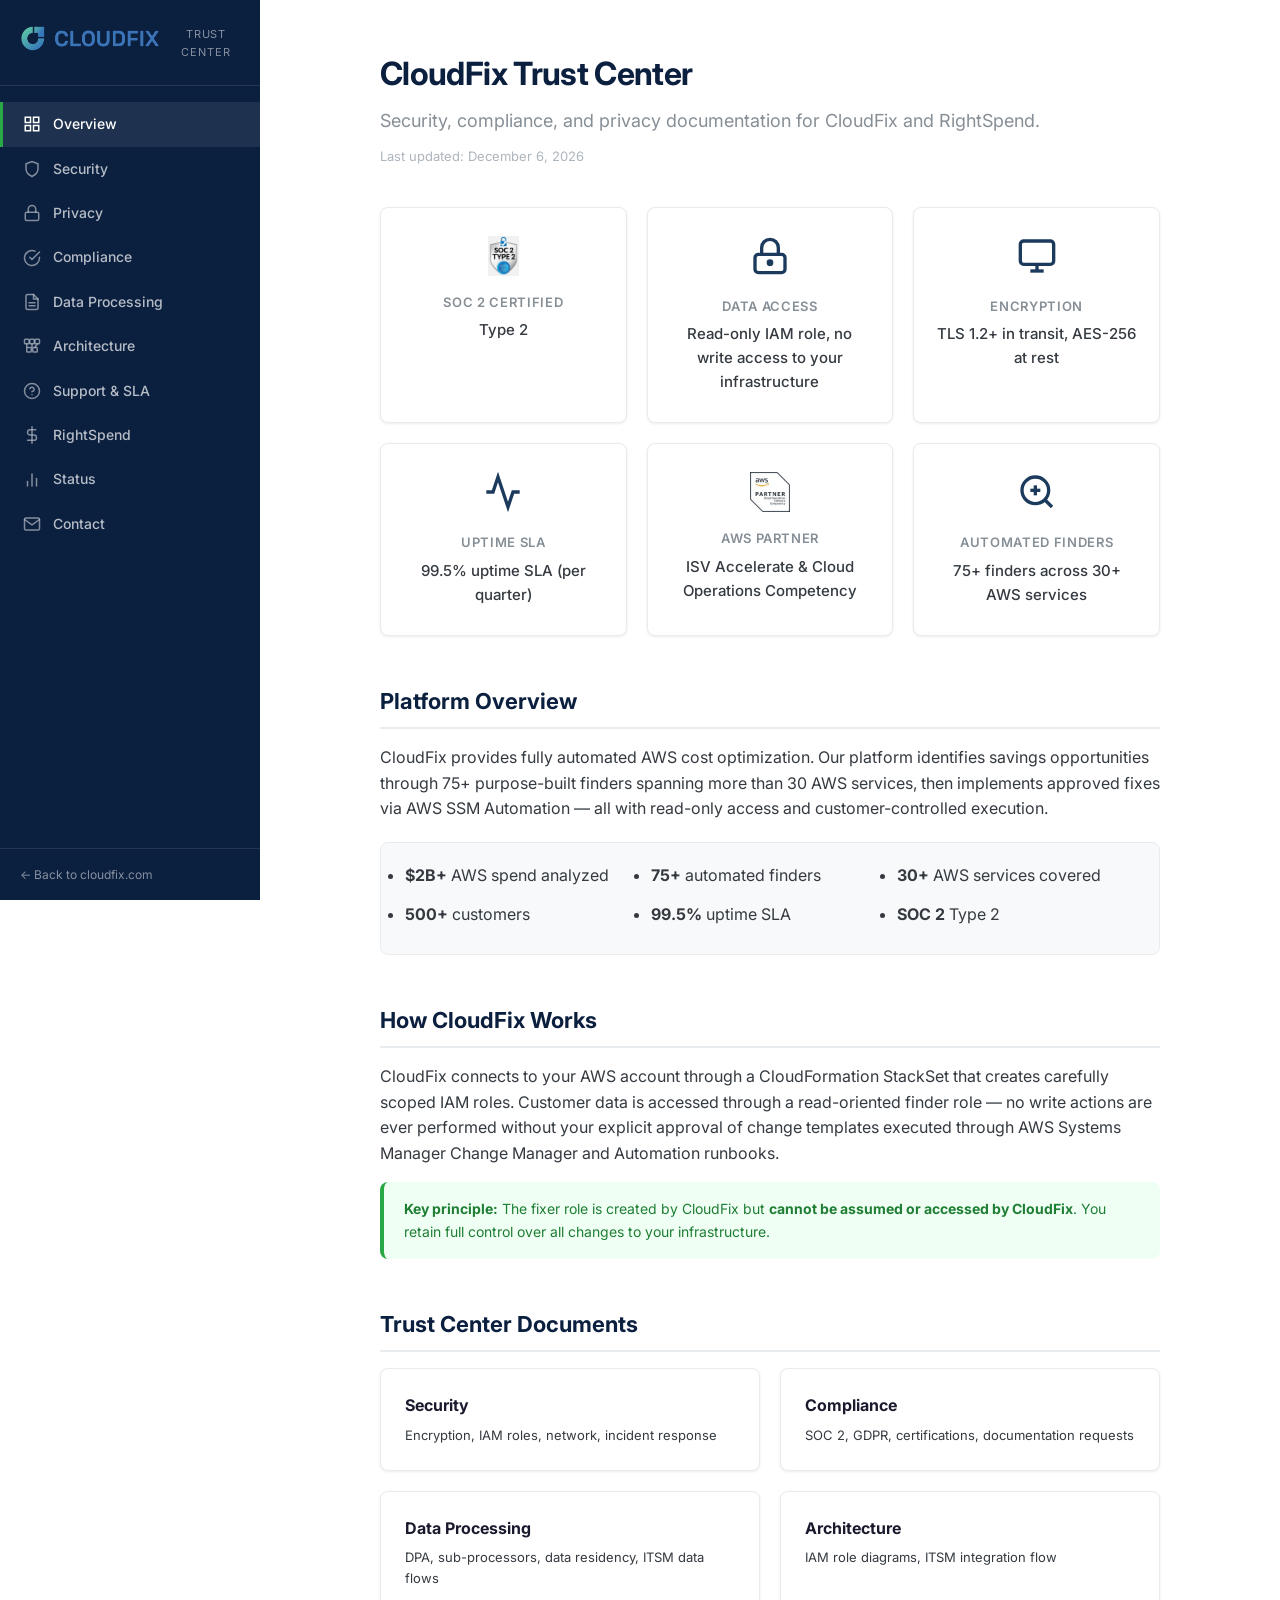
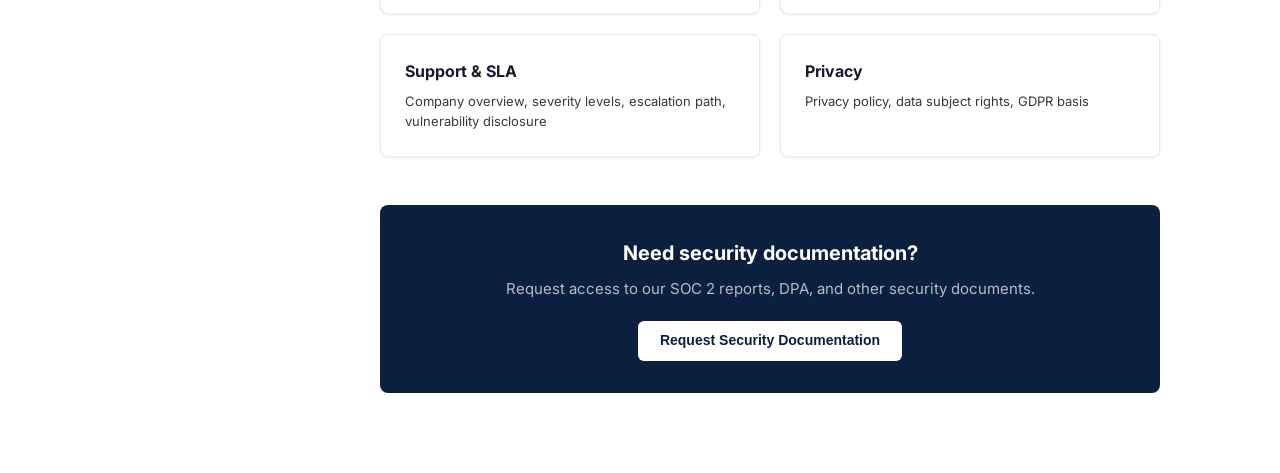
==== commit e19306f6: "Align SLA with SOC 2; correct entity name; add audit period to cert card - Change all SLA target ref" ====
--- a/index.html
+++ b/index.html
@@ -111,7 +111,7 @@
           <div class="card stat-card">
             <svg class="stat-icon" viewBox="0 0 24 24" fill="none" stroke="#1B3A5C" stroke-width="2"><polyline points="22 12 18 12 15 21 9 3 6 12 2 12"/></svg>
             <div class="stat-label">Uptime SLA</div>
-            <div class="stat-value">99.9% for CloudFix Dashboard</div>
+            <div class="stat-value">99.5% uptime SLA (per quarter)</div>
           </div>
           <div class="card stat-card">
             <img src="assets/aws-cloudops-competency.jpg" alt="AWS Partner" style="height:40px; margin-bottom:8px;">
@@ -136,7 +136,7 @@
             <li><strong>75+</strong> automated finders</li>
             <li><strong>30+</strong> AWS services covered</li>
             <li><strong>500+</strong> customers</li>
-            <li><strong>99.9%</strong> uptime SLA</li>
+            <li><strong>99.5%</strong> uptime SLA</li>
             <li><strong>SOC 2</strong> Type 2</li>
           </ul>
         </div>
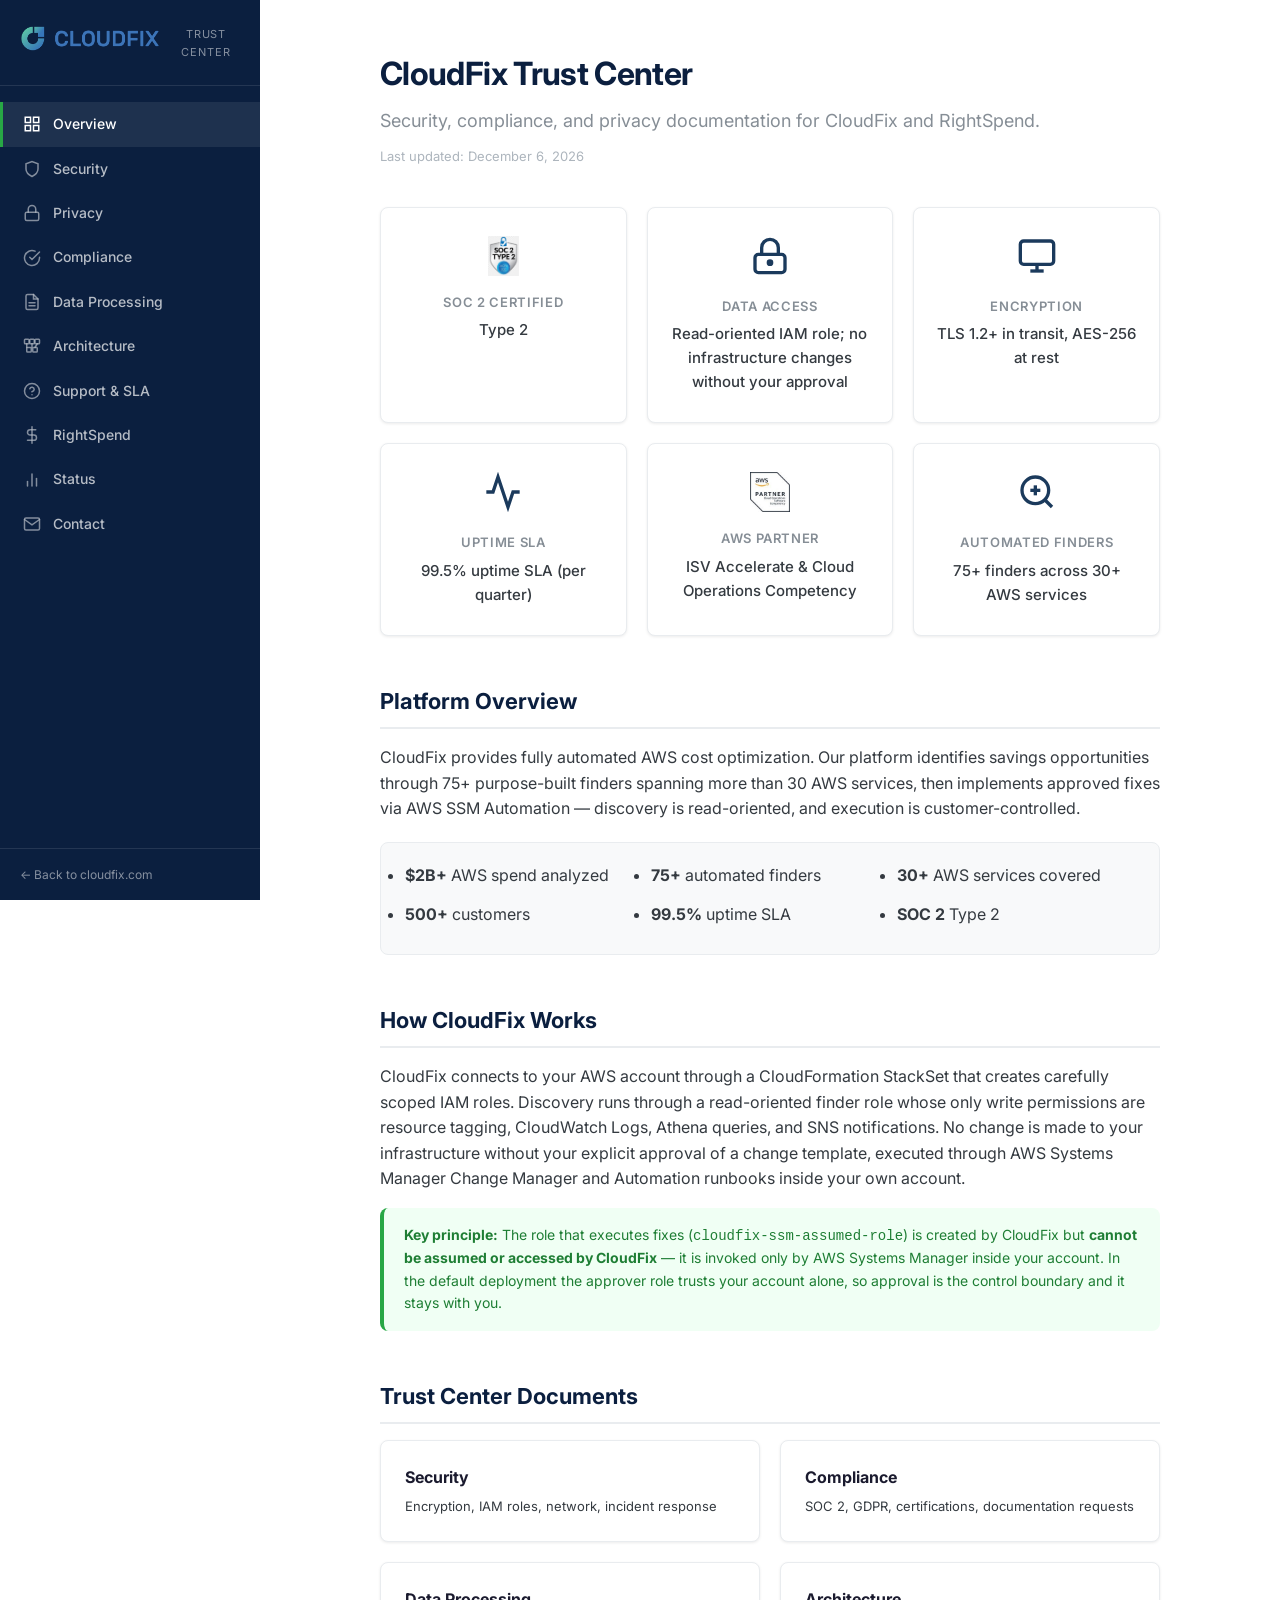
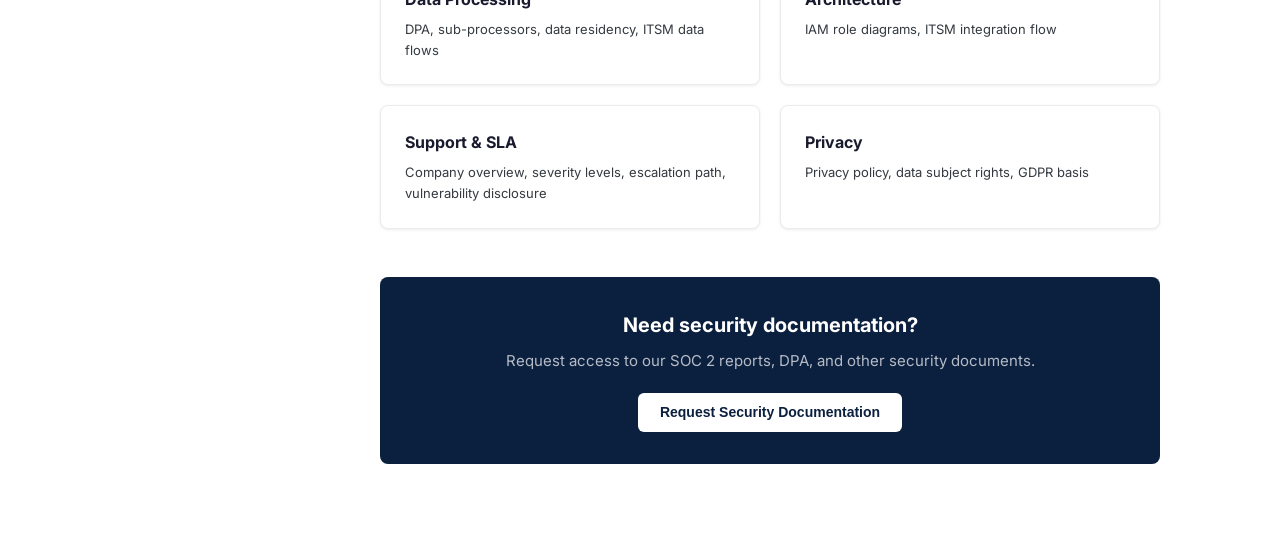
==== commit d9c8444a: "Correct finder role permission claims; refresh CUR templates Prompted by a Sorenson TPRM review. Ver" ====
--- a/index.html
+++ b/index.html
@@ -101,7 +101,7 @@
           <div class="card stat-card">
             <svg class="stat-icon" viewBox="0 0 24 24" fill="none" stroke="#1B3A5C" stroke-width="2"><rect x="3" y="11" width="18" height="11" rx="2"/><path d="M7 11V7a5 5 0 0110 0v4"/><circle cx="12" cy="16" r="1"/></svg>
             <div class="stat-label">Data Access</div>
-            <div class="stat-value">Read-only IAM role, no write access to your infrastructure</div>
+            <div class="stat-value">Read-oriented IAM role; no infrastructure changes without your approval</div>
           </div>
           <div class="card stat-card">
             <svg class="stat-icon" viewBox="0 0 24 24" fill="none" stroke="#1B3A5C" stroke-width="2"><rect x="2" y="3" width="20" height="14" rx="2"/><line x1="8" y1="21" x2="16" y2="21"/><line x1="12" y1="17" x2="12" y2="21"/></svg>
@@ -129,7 +129,7 @@
       <!-- Key Platform Stats -->
       <div class="section">
         <h2>Platform Overview</h2>
-        <p>CloudFix provides fully automated AWS cost optimization. Our platform identifies savings opportunities through 75+ purpose-built finders spanning more than 30 AWS services, then implements approved fixes via AWS SSM Automation — all with read-only access and customer-controlled execution.</p>
+        <p>CloudFix provides fully automated AWS cost optimization. Our platform identifies savings opportunities through 75+ purpose-built finders spanning more than 30 AWS services, then implements approved fixes via AWS SSM Automation — discovery is read-oriented, and execution is customer-controlled.</p>
         <div class="highlight-box" style="margin-top:20px;">
           <ul style="margin:0; display:grid; grid-template-columns:repeat(auto-fill, minmax(200px,1fr)); gap:8px;">
             <li><strong>$2B+</strong> AWS spend analyzed</li>
@@ -145,10 +145,10 @@
       <!-- How It Works -->
       <div class="section">
         <h2>How CloudFix Works</h2>
-        <p>CloudFix connects to your AWS account through a CloudFormation StackSet that creates carefully scoped IAM roles. Customer data is accessed through a read-oriented finder role — no write actions are ever performed without your explicit approval of change templates executed through AWS Systems Manager Change Manager and Automation runbooks.</p>
+        <p>CloudFix connects to your AWS account through a CloudFormation StackSet that creates carefully scoped IAM roles. Discovery runs through a read-oriented finder role whose only write permissions are resource tagging, CloudWatch Logs, Athena queries, and SNS notifications. No change is made to your infrastructure without your explicit approval of a change template, executed through AWS Systems Manager Change Manager and Automation runbooks inside your own account.</p>
 
         <div class="callout callout-success" style="margin-top:16px;">
-          <strong>Key principle:</strong> The fixer role is created by CloudFix but <strong>cannot be assumed or accessed by CloudFix</strong>. You retain full control over all changes to your infrastructure.
+          <strong>Key principle:</strong> The role that executes fixes (<code>cloudfix-ssm-assumed-role</code>) is created by CloudFix but <strong>cannot be assumed or accessed by CloudFix</strong> — it is invoked only by AWS Systems Manager inside your account. In the default deployment the approver role trusts your account alone, so approval is the control boundary and it stays with you.
         </div>
       </div>
 
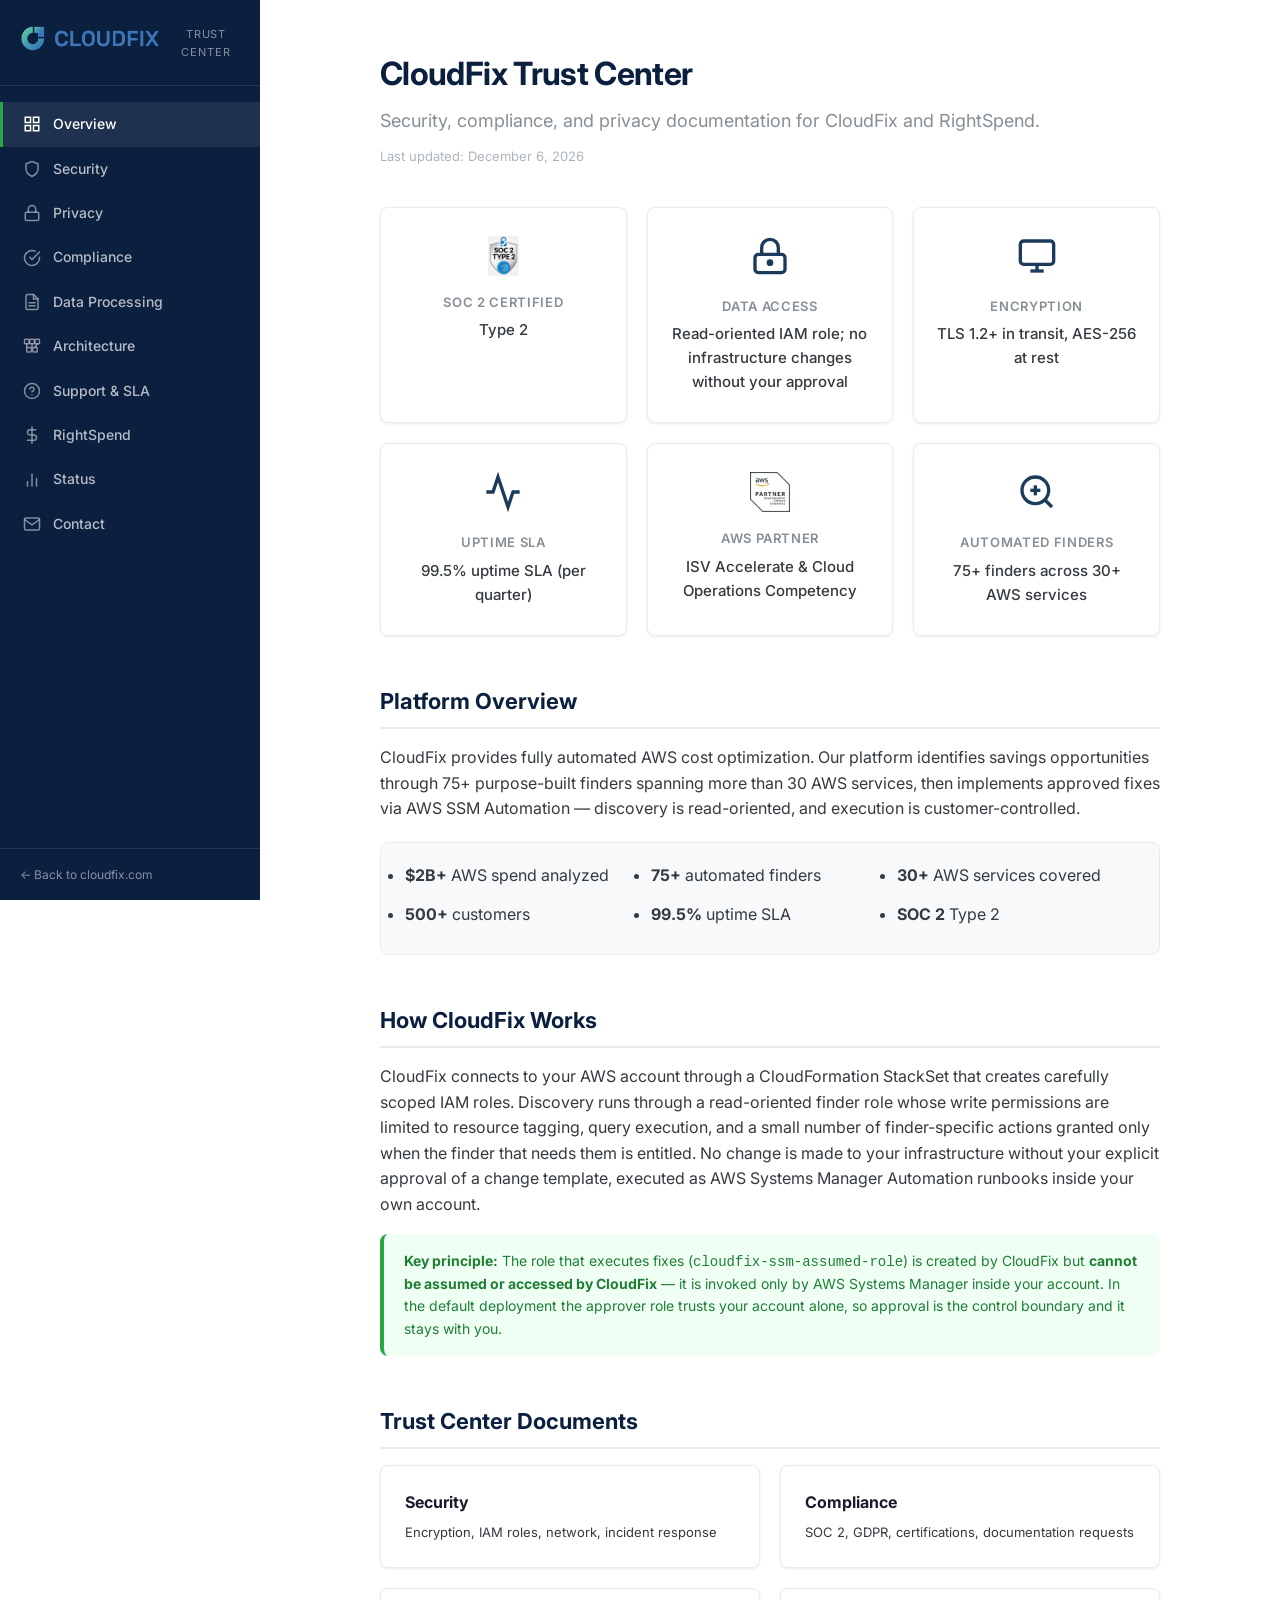
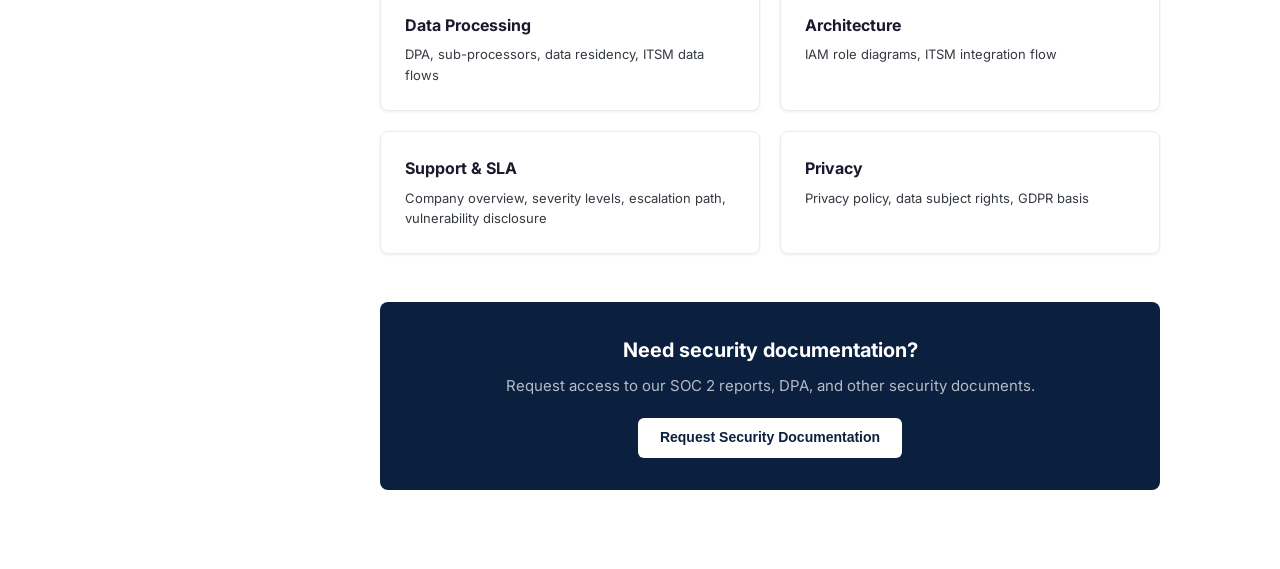
==== commit 2de34d90: "Correct finder-role, sub-processor and SSM execution claims; regenerate evidence template Four indep" ====
--- a/index.html
+++ b/index.html
@@ -145,7 +145,7 @@
       <!-- How It Works -->
       <div class="section">
         <h2>How CloudFix Works</h2>
-        <p>CloudFix connects to your AWS account through a CloudFormation StackSet that creates carefully scoped IAM roles. Discovery runs through a read-oriented finder role whose only write permissions are resource tagging, CloudWatch Logs, Athena queries, and SNS notifications. No change is made to your infrastructure without your explicit approval of a change template, executed through AWS Systems Manager Change Manager and Automation runbooks inside your own account.</p>
+        <p>CloudFix connects to your AWS account through a CloudFormation StackSet that creates carefully scoped IAM roles. Discovery runs through a read-oriented finder role whose write permissions are limited to resource tagging, query execution, and a small number of finder-specific actions granted only when the finder that needs them is entitled. No change is made to your infrastructure without your explicit approval of a change template, executed as AWS Systems Manager Automation runbooks inside your own account.</p>
 
         <div class="callout callout-success" style="margin-top:16px;">
           <strong>Key principle:</strong> The role that executes fixes (<code>cloudfix-ssm-assumed-role</code>) is created by CloudFix but <strong>cannot be assumed or accessed by CloudFix</strong> — it is invoked only by AWS Systems Manager inside your account. In the default deployment the approver role trusts your account alone, so approval is the control boundary and it stays with you.
